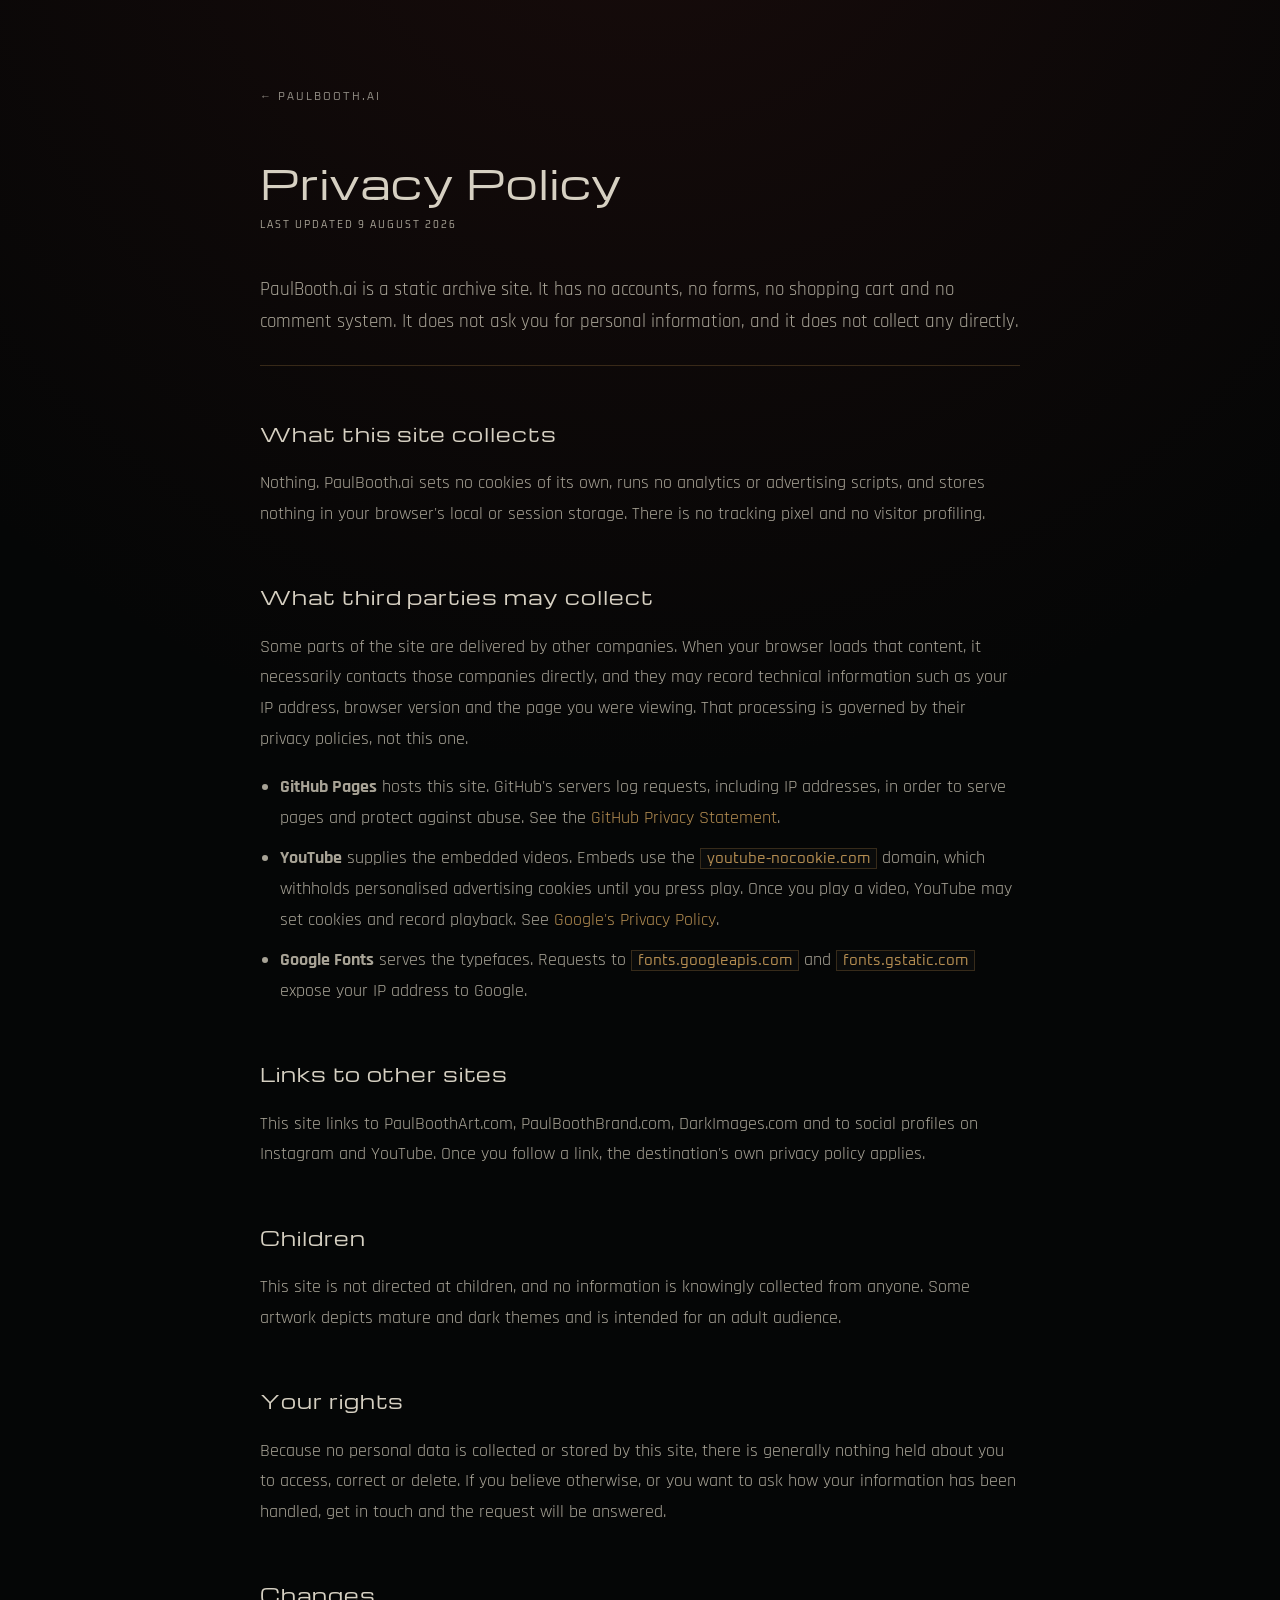
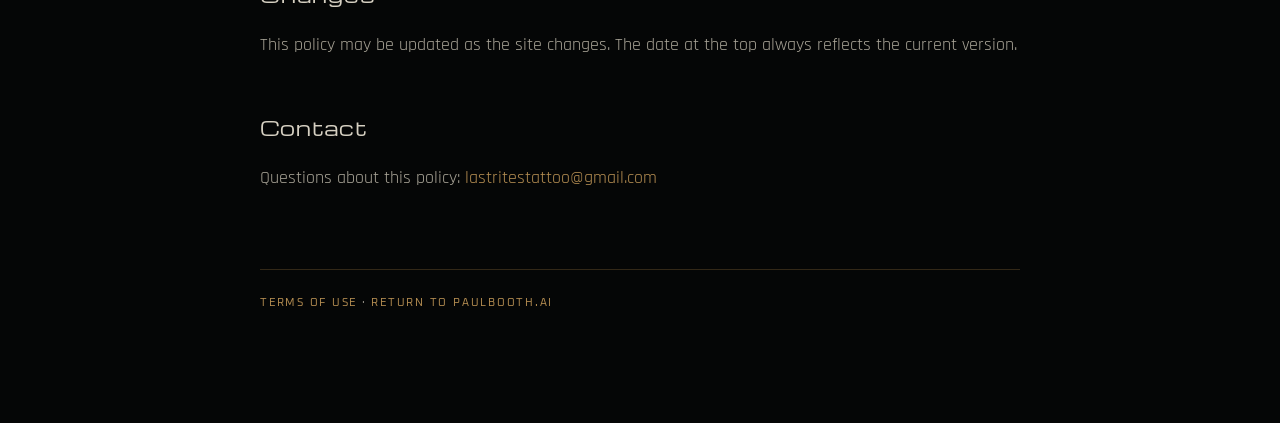
==== privacy/index.html @ 7be36c19 "Wire up footer links, add Terms and Privacy, fix header collision Footer: - Instagram and YouTube we" ====
<!doctype html>
<html lang="en">
<head>
  <meta charset="UTF-8" />
  <meta name="viewport" content="width=device-width, initial-scale=1.0" />
  <title>Privacy Policy — PaulBooth.ai</title>
  <meta name="description" content="How PaulBooth.ai handles visitor data. The site sets no cookies, runs no analytics and collects no personal information directly." />
  <link rel="canonical" href="https://paulbooth.ai/privacy/" />
  <meta name="robots" content="index, follow" />
  <meta name="theme-color" content="#050606" />
  <link rel="icon" type="image/png" href="/assets/paulbooth-ai-site-icon.png?v=20260807" />

  <link rel="preconnect" href="https://fonts.googleapis.com">
  <link rel="preconnect" href="https://fonts.gstatic.com" crossorigin>
  <link href="https://fonts.googleapis.com/css2?family=Michroma&family=Oxanium:wght@300;400;500;600&family=Rajdhani:wght@300;400;500;600&display=swap" rel="stylesheet">
  <link rel="stylesheet" href="/legal.css" />
</head>
<body>
  <main class="legal">
    <a class="legal-back" href="/">&larr; PaulBooth.ai</a>

    <h1>Privacy Policy</h1>
    <p class="legal-updated">Last updated 9 August 2026</p>

    <p class="legal-lede">
      PaulBooth.ai is a static archive site. It has no accounts, no forms, no
      shopping cart and no comment system. It does not ask you for personal
      information, and it does not collect any directly.
    </p>

    <h2>What this site collects</h2>
    <p>
      Nothing. PaulBooth.ai sets no cookies of its own, runs no analytics or
      advertising scripts, and stores nothing in your browser's local or session
      storage. There is no tracking pixel and no visitor profiling.
    </p>

    <h2>What third parties may collect</h2>
    <p>
      Some parts of the site are delivered by other companies. When your browser
      loads that content, it necessarily contacts those companies directly, and
      they may record technical information such as your IP address, browser
      version and the page you were viewing. That processing is governed by their
      privacy policies, not this one.
    </p>

    <ul>
      <li>
        <strong>GitHub Pages</strong> hosts this site. GitHub's servers log
        requests, including IP addresses, in order to serve pages and protect
        against abuse. See the
        <a href="https://docs.github.com/site-policy/privacy-policies/github-general-privacy-statement" target="_blank" rel="noopener noreferrer">GitHub Privacy Statement</a>.
      </li>
      <li>
        <strong>YouTube</strong> supplies the embedded videos. Embeds use the
        <code>youtube-nocookie.com</code> domain, which withholds personalised
        advertising cookies until you press play. Once you play a video, YouTube
        may set cookies and record playback. See
        <a href="https://policies.google.com/privacy" target="_blank" rel="noopener noreferrer">Google's Privacy Policy</a>.
      </li>
      <li>
        <strong>Google Fonts</strong> serves the typefaces. Requests to
        <code>fonts.googleapis.com</code> and <code>fonts.gstatic.com</code>
        expose your IP address to Google.
      </li>
    </ul>

    <h2>Links to other sites</h2>
    <p>
      This site links to PaulBoothArt.com, PaulBoothBrand.com, DarkImages.com and
      to social profiles on Instagram and YouTube. Once you follow a link, the
      destination's own privacy policy applies.
    </p>

    <h2>Children</h2>
    <p>
      This site is not directed at children, and no information is knowingly
      collected from anyone. Some artwork depicts mature and dark themes and is
      intended for an adult audience.
    </p>

    <h2>Your rights</h2>
    <p>
      Because no personal data is collected or stored by this site, there is
      generally nothing held about you to access, correct or delete. If you
      believe otherwise, or you want to ask how your information has been
      handled, get in touch and the request will be answered.
    </p>

    <h2>Changes</h2>
    <p>
      This policy may be updated as the site changes. The date at the top always
      reflects the current version.
    </p>

    <h2>Contact</h2>
    <p>
      Questions about this policy:
      <a href="mailto:lastritestattoo@gmail.com?subject=PaulBooth.ai%20Privacy%20Enquiry">lastritestattoo@gmail.com</a>
    </p>

    <div class="legal-footer">
      <a href="/terms/">Terms of Use</a> &middot; <a href="/">Return to PaulBooth.ai</a>
    </div>
  </main>
</body>
</html>
---- legal.css ----
/* Shared styling for the Terms and Privacy pages.
   Standalone rather than reusing styles.css, which is 80KB of layout
   for the single-page archive and carries none of these needs. Tokens
   below mirror the :root variables in styles.css. */

:root {
  --black: #050606;
  --panel: #0a0b0b;
  --bone: #d6d0c2;
  --muted: #8f8b82;
  --bronze: #8e6d3d;
  --bronze-light: #b38c51;
  --line: rgba(151, 113, 60, .32);
  --font-display: "Michroma", sans-serif;
  --font-body: "Rajdhani", sans-serif;
  --font-tech: "Oxanium", sans-serif;
}

* { box-sizing: border-box; }

body {
  margin: 0;
  background:
    radial-gradient(circle at 50% -10%, rgba(93, 32, 29, .22), transparent 42%),
    var(--black);
  color: var(--bone);
  font-family: var(--font-body);
  font-size: 18px;
  line-height: 1.7;
  -webkit-font-smoothing: antialiased;
}

a { color: var(--bronze-light); text-decoration: none; }
a:hover, a:focus-visible { color: var(--bone); text-decoration: underline; }

.legal {
  width: min(760px, calc(100% - 44px));
  margin-inline: auto;
  padding: clamp(38px, 7vw, 80px) 0 clamp(56px, 9vw, 110px);
}

.legal-back {
  display: inline-block;
  margin-bottom: clamp(28px, 5vw, 52px);
  font-family: var(--font-tech);
  font-size: 11px;
  letter-spacing: .18em;
  text-transform: uppercase;
  color: var(--muted);
}

.legal-back:hover { color: var(--bronze-light); text-decoration: none; }

.legal h1 {
  margin: 0 0 10px;
  font-family: var(--font-display);
  font-weight: 400;
  font-size: clamp(24px, 4.2vw, 40px);
  line-height: 1.2;
  letter-spacing: .02em;
}

.legal-updated {
  margin: 0 0 clamp(26px, 4vw, 40px);
  font-family: var(--font-tech);
  font-size: 10px;
  letter-spacing: .2em;
  text-transform: uppercase;
  color: var(--muted);
}

.legal-lede {
  padding-bottom: 26px;
  border-bottom: 1px solid var(--line);
  color: #c3bdb0;
  font-size: clamp(17px, 1.5vw, 20px);
}

.legal h2 {
  margin: clamp(34px, 5vw, 52px) 0 12px;
  font-family: var(--font-display);
  font-weight: 400;
  font-size: clamp(15px, 1.8vw, 19px);
  letter-spacing: .05em;
  color: var(--bone);
}

.legal p, .legal li { color: #a8a396; }
.legal ul { padding-left: 20px; }
.legal li { margin-bottom: 10px; }

.legal code {
  padding: 2px 6px;
  border: 1px solid var(--line);
  background: var(--panel);
  font-family: var(--font-tech);
  font-size: .84em;
  color: var(--bronze-light);
  word-break: break-word;
}

.legal-footer {
  margin-top: clamp(46px, 7vw, 76px);
  padding-top: 24px;
  border-top: 1px solid var(--line);
  font-family: var(--font-tech);
  font-size: 11px;
  letter-spacing: .16em;
  text-transform: uppercase;
  color: var(--muted);
}
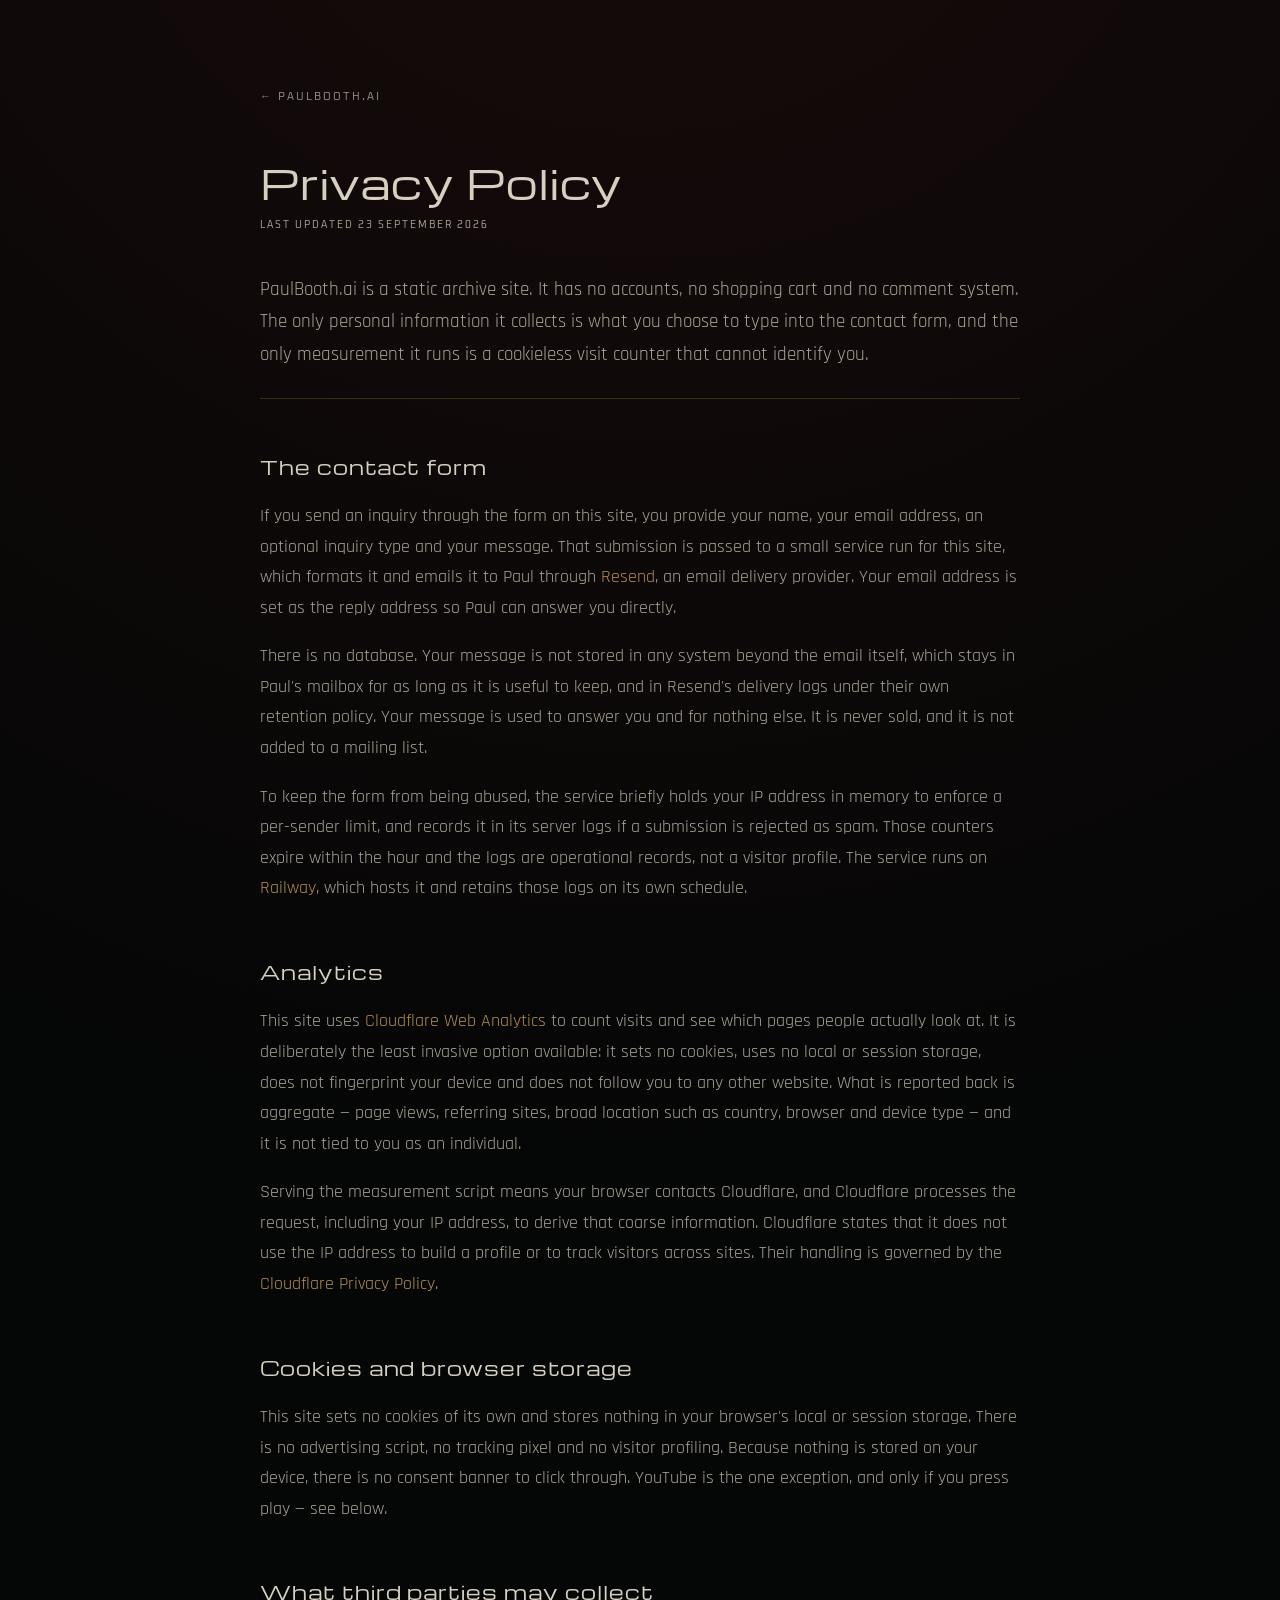
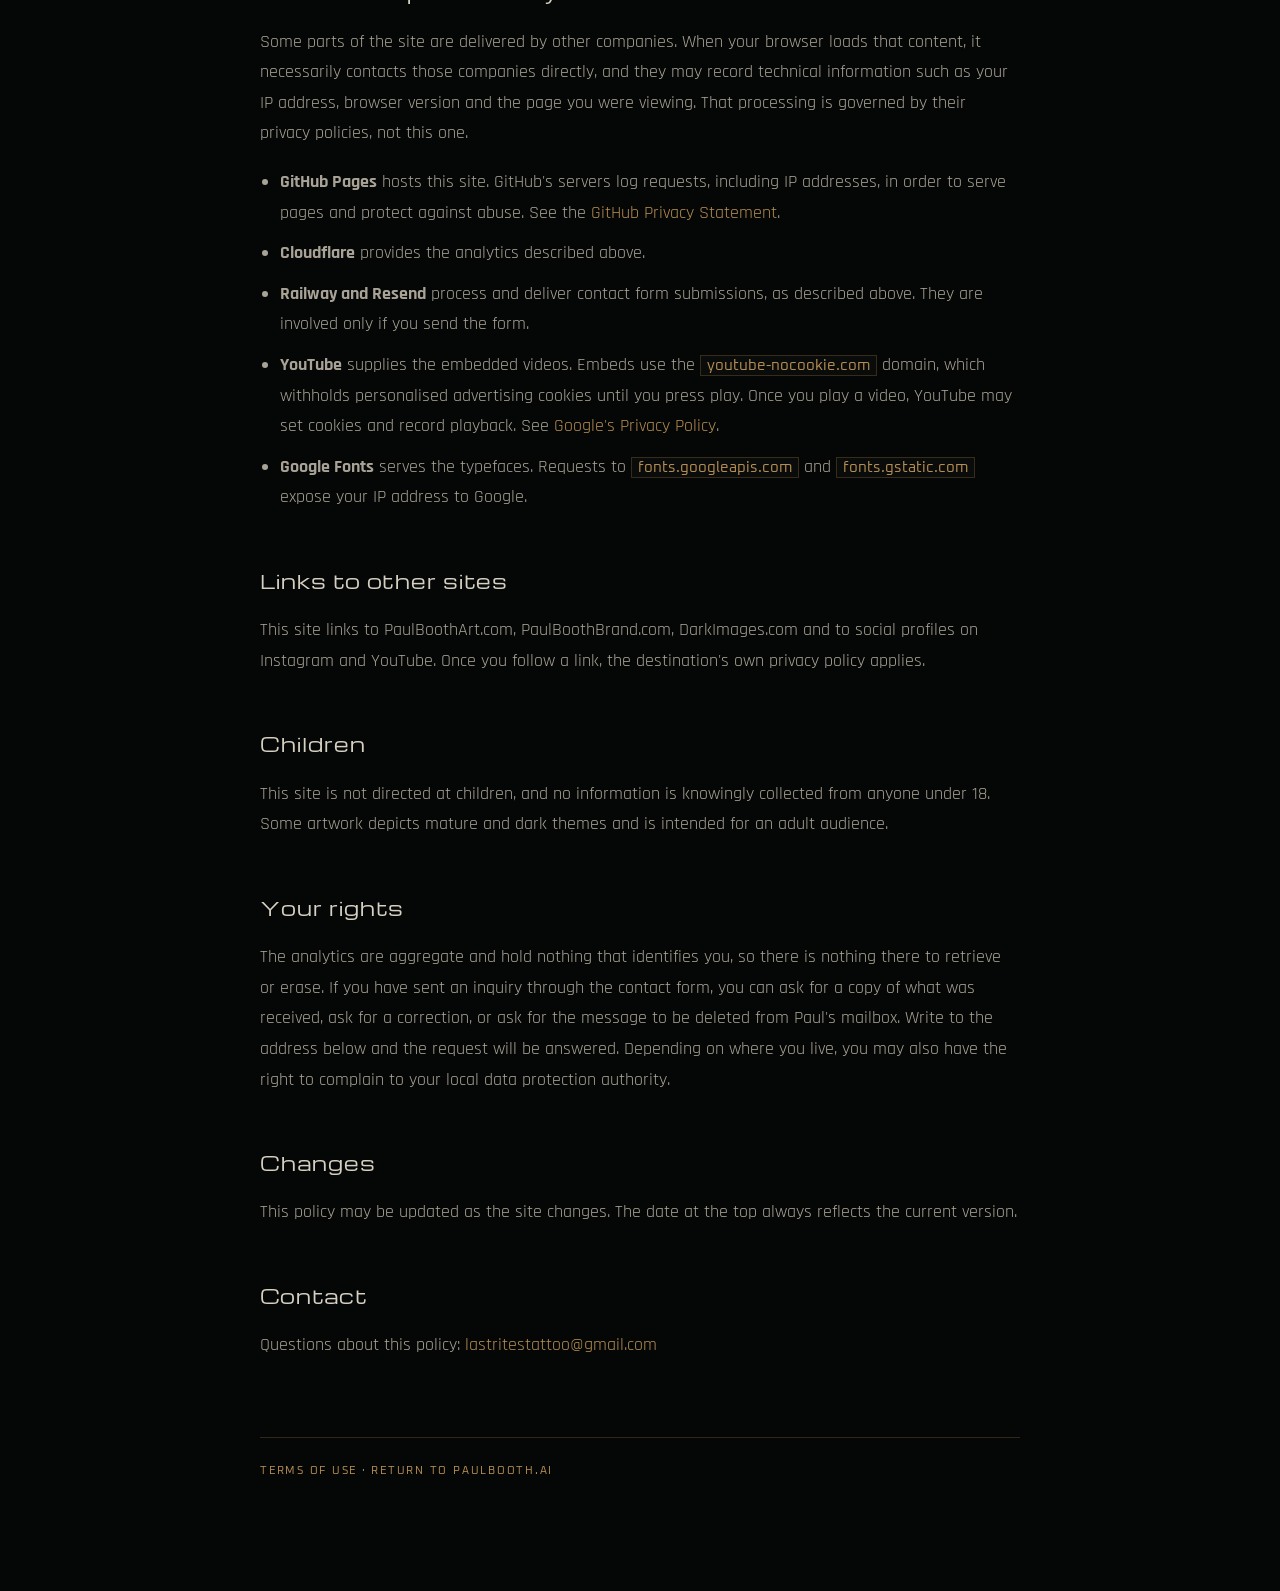
==== commit 5fa70e7c: "Rewrite privacy policy for contact form and analytics The page claimed the site had no forms and col" ====
--- a/privacy/index.html
+++ b/privacy/index.html
@@ -4,7 +4,7 @@
   <meta charset="UTF-8" />
   <meta name="viewport" content="width=device-width, initial-scale=1.0" />
   <title>Privacy Policy — PaulBooth.ai</title>
-  <meta name="description" content="How PaulBooth.ai handles visitor data. The site sets no cookies, runs no analytics and collects no personal information directly." />
+  <meta name="description" content="How PaulBooth.ai handles visitor data. The site sets no cookies and uses cookieless, aggregate analytics. The only personal information collected is what you type into the contact form." />
   <link rel="canonical" href="https://paulbooth.ai/privacy/" />
   <meta name="robots" content="index, follow" />
   <meta name="theme-color" content="#050606" />
@@ -20,19 +20,69 @@
     <a class="legal-back" href="/">&larr; PaulBooth.ai</a>
 
     <h1>Privacy Policy</h1>
-    <p class="legal-updated">Last updated 9 August 2026</p>
+    <p class="legal-updated">Last updated 23 September 2026</p>
 
     <p class="legal-lede">
-      PaulBooth.ai is a static archive site. It has no accounts, no forms, no
-      shopping cart and no comment system. It does not ask you for personal
-      information, and it does not collect any directly.
+      PaulBooth.ai is a static archive site. It has no accounts, no shopping cart
+      and no comment system. The only personal information it collects is what
+      you choose to type into the contact form, and the only measurement it runs
+      is a cookieless visit counter that cannot identify you.
     </p>
 
-    <h2>What this site collects</h2>
+    <h2>The contact form</h2>
     <p>
-      Nothing. PaulBooth.ai sets no cookies of its own, runs no analytics or
-      advertising scripts, and stores nothing in your browser's local or session
-      storage. There is no tracking pixel and no visitor profiling.
+      If you send an inquiry through the form on this site, you provide your
+      name, your email address, an optional inquiry type and your message. That
+      submission is passed to a small service run for this site, which formats it
+      and emails it to Paul through
+      <a href="https://resend.com/legal/privacy-policy" target="_blank" rel="noopener noreferrer">Resend</a>,
+      an email delivery provider. Your email address is set as the reply address
+      so Paul can answer you directly.
+    </p>
+    <p>
+      There is no database. Your message is not stored in any system beyond the
+      email itself, which stays in Paul's mailbox for as long as it is useful to
+      keep, and in Resend's delivery logs under their own retention policy. Your
+      message is used to answer you and for nothing else. It is never sold, and
+      it is not added to a mailing list.
+    </p>
+    <p>
+      To keep the form from being abused, the service briefly holds your IP
+      address in memory to enforce a per-sender limit, and records it in its
+      server logs if a submission is rejected as spam. Those counters expire
+      within the hour and the logs are operational records, not a visitor
+      profile. The service runs on
+      <a href="https://railway.com/legal/privacy" target="_blank" rel="noopener noreferrer">Railway</a>,
+      which hosts it and retains those logs on its own schedule.
+    </p>
+
+    <h2>Analytics</h2>
+    <p>
+      This site uses
+      <a href="https://www.cloudflare.com/web-analytics/" target="_blank" rel="noopener noreferrer">Cloudflare Web Analytics</a>
+      to count visits and see which pages people actually look at. It is
+      deliberately the least invasive option available: it sets no cookies, uses
+      no local or session storage, does not fingerprint your device and does not
+      follow you to any other website. What is reported back is aggregate — page
+      views, referring sites, broad location such as country, browser and device
+      type — and it is not tied to you as an individual.
+    </p>
+    <p>
+      Serving the measurement script means your browser contacts Cloudflare, and
+      Cloudflare processes the request, including your IP address, to derive that
+      coarse information. Cloudflare states that it does not use the IP address
+      to build a profile or to track visitors across sites. Their handling is
+      governed by the
+      <a href="https://www.cloudflare.com/privacypolicy/" target="_blank" rel="noopener noreferrer">Cloudflare Privacy Policy</a>.
+    </p>
+
+    <h2>Cookies and browser storage</h2>
+    <p>
+      This site sets no cookies of its own and stores nothing in your browser's
+      local or session storage. There is no advertising script, no tracking pixel
+      and no visitor profiling. Because nothing is stored on your device, there
+      is no consent banner to click through. YouTube is the one exception, and
+      only if you press play — see below.
     </p>
 
     <h2>What third parties may collect</h2>
@@ -50,6 +100,14 @@
         requests, including IP addresses, in order to serve pages and protect
         against abuse. See the
         <a href="https://docs.github.com/site-policy/privacy-policies/github-general-privacy-statement" target="_blank" rel="noopener noreferrer">GitHub Privacy Statement</a>.
+      </li>
+      <li>
+        <strong>Cloudflare</strong> provides the analytics described above.
+      </li>
+      <li>
+        <strong>Railway and Resend</strong> process and deliver contact form
+        submissions, as described above. They are involved only if you send the
+        form.
       </li>
       <li>
         <strong>YouTube</strong> supplies the embedded videos. Embeds use the
@@ -75,16 +133,19 @@
     <h2>Children</h2>
     <p>
       This site is not directed at children, and no information is knowingly
-      collected from anyone. Some artwork depicts mature and dark themes and is
-      intended for an adult audience.
+      collected from anyone under 18. Some artwork depicts mature and dark themes
+      and is intended for an adult audience.
     </p>
 
     <h2>Your rights</h2>
     <p>
-      Because no personal data is collected or stored by this site, there is
-      generally nothing held about you to access, correct or delete. If you
-      believe otherwise, or you want to ask how your information has been
-      handled, get in touch and the request will be answered.
+      The analytics are aggregate and hold nothing that identifies you, so there
+      is nothing there to retrieve or erase. If you have sent an inquiry through
+      the contact form, you can ask for a copy of what was received, ask for a
+      correction, or ask for the message to be deleted from Paul's mailbox. Write
+      to the address below and the request will be answered. Depending on where
+      you live, you may also have the right to complain to your local data
+      protection authority.
     </p>
 
     <h2>Changes</h2>
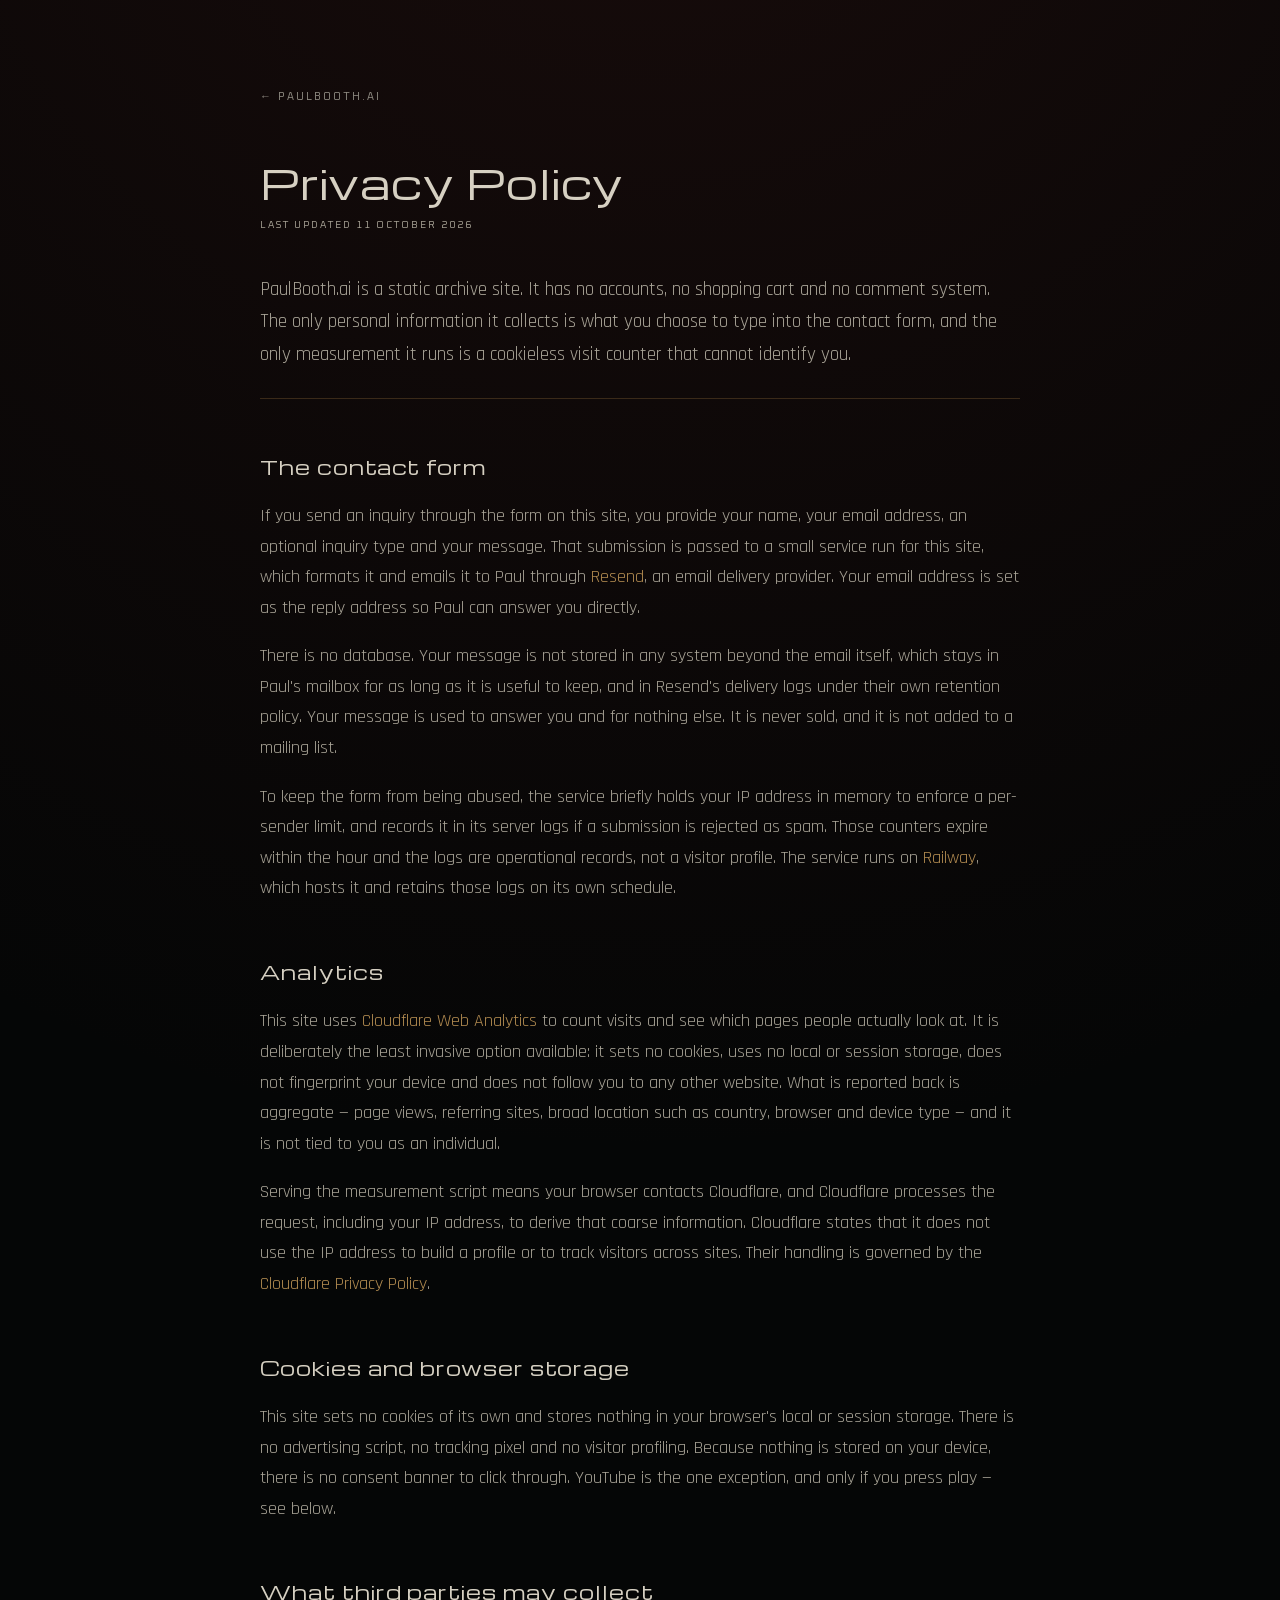
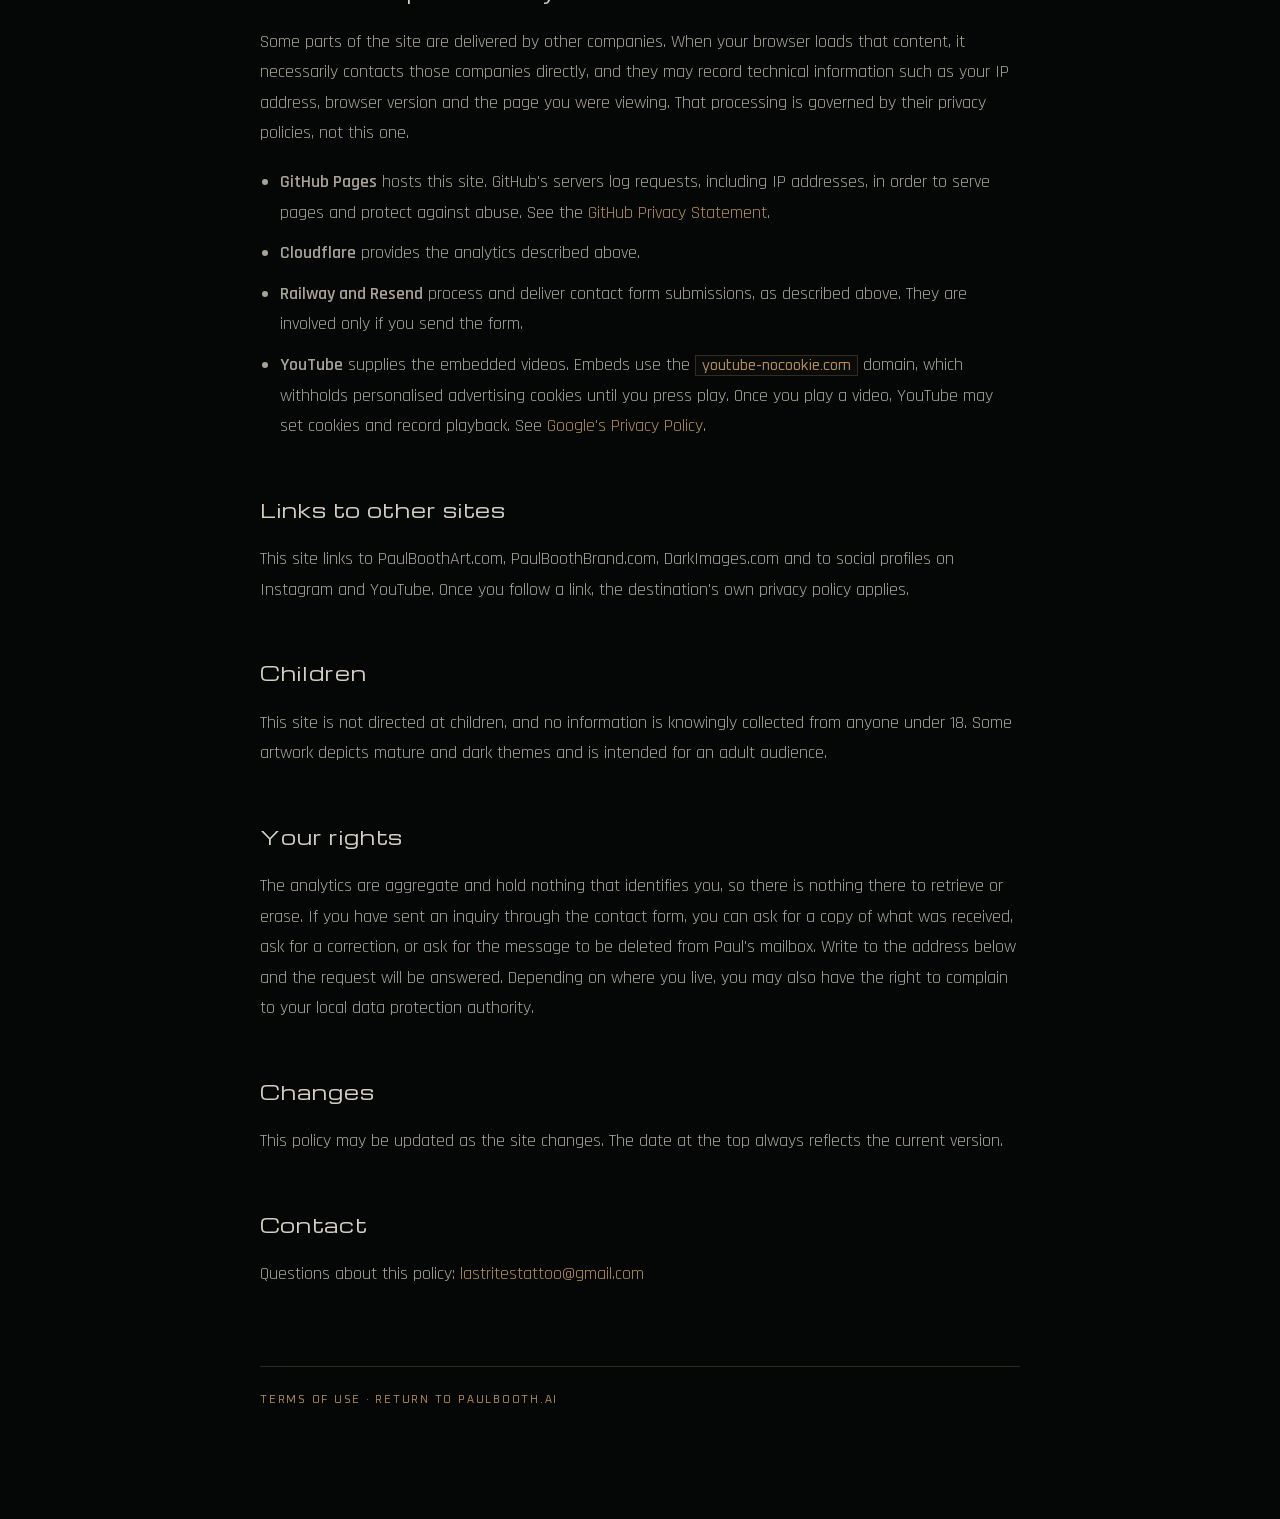
==== commit 97f3ad98: "Speed up paulbooth.ai: show the hero logo at once, cut page weight ~95% The homepage was downloading" ====
--- a/privacy/index.html
+++ b/privacy/index.html
@@ -8,11 +8,9 @@
   <link rel="canonical" href="https://paulbooth.ai/privacy/" />
   <meta name="robots" content="index, follow" />
   <meta name="theme-color" content="#050606" />
-  <link rel="icon" type="image/png" href="/assets/paulbooth-ai-site-icon.png?v=20260807" />
+  <link rel="icon" type="image/png" href="/assets/paulbooth-ai-icon-32.png?v=20261011" />
 
-  <link rel="preconnect" href="https://fonts.googleapis.com">
-  <link rel="preconnect" href="https://fonts.gstatic.com" crossorigin>
-  <link href="https://fonts.googleapis.com/css2?family=Michroma&family=Oxanium:wght@300;400;500;600&family=Rajdhani:wght@300;400;500;600&display=swap" rel="stylesheet">
+  <link rel="stylesheet" href="/fonts.css?v=20261011" />
   <link rel="stylesheet" href="/legal.css" />
 </head>
 <body>
@@ -20,7 +18,7 @@
     <a class="legal-back" href="/">&larr; PaulBooth.ai</a>
 
     <h1>Privacy Policy</h1>
-    <p class="legal-updated">Last updated 23 September 2026</p>
+    <p class="legal-updated">Last updated 11 October 2026</p>
 
     <p class="legal-lede">
       PaulBooth.ai is a static archive site. It has no accounts, no shopping cart
@@ -116,11 +114,6 @@
         may set cookies and record playback. See
         <a href="https://policies.google.com/privacy" target="_blank" rel="noopener noreferrer">Google's Privacy Policy</a>.
       </li>
-      <li>
-        <strong>Google Fonts</strong> serves the typefaces. Requests to
-        <code>fonts.googleapis.com</code> and <code>fonts.gstatic.com</code>
-        expose your IP address to Google.
-      </li>
     </ul>
 
     <h2>Links to other sites</h2>
@@ -164,5 +157,9 @@
       <a href="/terms/">Terms of Use</a> &middot; <a href="/">Return to PaulBooth.ai</a>
     </div>
   </main>
+
+  <!-- Cloudflare Web Analytics -->
+  <script type="module" src="https://static.cloudflareinsights.com/beacon.min.js" data-cf-beacon='{"token": "72e2b1891cea4345a11c08bf934d4db2"}'></script>
+  <!-- End Cloudflare Web Analytics -->
 </body>
 </html>
--- a/fonts.css
+++ b/fonts.css
@@ -0,0 +1,165 @@
+/* Self-hosted Google Fonts (Michroma, Oxanium, Rajdhani; SIL Open Font License,
+   see assets/fonts/OFL-*.txt). Generated from the Google Fonts CSS (latin and
+   latin-ext subsets) so the page doesn't wait on a second server to render text. */
+/* latin-ext */
+@font-face {
+  font-family: 'Michroma';
+  font-style: normal;
+  font-weight: 400;
+  font-display: swap;
+  src: url(assets/fonts/michroma-latin-ext.woff2) format('woff2');
+  unicode-range: U+0100-02BA, U+02BD-02C5, U+02C7-02CC, U+02CE-02D7, U+02DD-02FF, U+0304, U+0308, U+0329, U+1D00-1DBF, U+1E00-1E9F, U+1EF2-1EFF, U+2020, U+20A0-20AB, U+20AD-20C4, U+2113, U+2C60-2C7F, U+A720-A7FF;
+}
+/* latin */
+@font-face {
+  font-family: 'Michroma';
+  font-style: normal;
+  font-weight: 400;
+  font-display: swap;
+  src: url(assets/fonts/michroma-latin.woff2) format('woff2');
+  unicode-range: U+0000-00FF, U+0131, U+0152-0153, U+02BB-02BC, U+02C6, U+02DA, U+02DC, U+0304, U+0308, U+0329, U+2000-206F, U+20AC, U+2122, U+2191, U+2193, U+2212, U+2215, U+FEFF, U+FFFD;
+}
+/* latin-ext */
+@font-face {
+  font-family: 'Oxanium';
+  font-style: normal;
+  font-weight: 300;
+  font-display: swap;
+  src: url(assets/fonts/oxanium-latin-ext.woff2) format('woff2');
+  unicode-range: U+0100-02BA, U+02BD-02C5, U+02C7-02CC, U+02CE-02D7, U+02DD-02FF, U+0304, U+0308, U+0329, U+1D00-1DBF, U+1E00-1E9F, U+1EF2-1EFF, U+2020, U+20A0-20AB, U+20AD-20C4, U+2113, U+2C60-2C7F, U+A720-A7FF;
+}
+/* latin */
+@font-face {
+  font-family: 'Oxanium';
+  font-style: normal;
+  font-weight: 300;
+  font-display: swap;
+  src: url(assets/fonts/oxanium-latin.woff2) format('woff2');
+  unicode-range: U+0000-00FF, U+0131, U+0152-0153, U+02BB-02BC, U+02C6, U+02DA, U+02DC, U+0304, U+0308, U+0329, U+2000-206F, U+20AC, U+2122, U+2191, U+2193, U+2212, U+2215, U+FEFF, U+FFFD;
+}
+/* latin-ext */
+@font-face {
+  font-family: 'Oxanium';
+  font-style: normal;
+  font-weight: 400;
+  font-display: swap;
+  src: url(assets/fonts/oxanium-latin-ext.woff2) format('woff2');
+  unicode-range: U+0100-02BA, U+02BD-02C5, U+02C7-02CC, U+02CE-02D7, U+02DD-02FF, U+0304, U+0308, U+0329, U+1D00-1DBF, U+1E00-1E9F, U+1EF2-1EFF, U+2020, U+20A0-20AB, U+20AD-20C4, U+2113, U+2C60-2C7F, U+A720-A7FF;
+}
+/* latin */
+@font-face {
+  font-family: 'Oxanium';
+  font-style: normal;
+  font-weight: 400;
+  font-display: swap;
+  src: url(assets/fonts/oxanium-latin.woff2) format('woff2');
+  unicode-range: U+0000-00FF, U+0131, U+0152-0153, U+02BB-02BC, U+02C6, U+02DA, U+02DC, U+0304, U+0308, U+0329, U+2000-206F, U+20AC, U+2122, U+2191, U+2193, U+2212, U+2215, U+FEFF, U+FFFD;
+}
+/* latin-ext */
+@font-face {
+  font-family: 'Oxanium';
+  font-style: normal;
+  font-weight: 500;
+  font-display: swap;
+  src: url(assets/fonts/oxanium-latin-ext.woff2) format('woff2');
+  unicode-range: U+0100-02BA, U+02BD-02C5, U+02C7-02CC, U+02CE-02D7, U+02DD-02FF, U+0304, U+0308, U+0329, U+1D00-1DBF, U+1E00-1E9F, U+1EF2-1EFF, U+2020, U+20A0-20AB, U+20AD-20C4, U+2113, U+2C60-2C7F, U+A720-A7FF;
+}
+/* latin */
+@font-face {
+  font-family: 'Oxanium';
+  font-style: normal;
+  font-weight: 500;
+  font-display: swap;
+  src: url(assets/fonts/oxanium-latin.woff2) format('woff2');
+  unicode-range: U+0000-00FF, U+0131, U+0152-0153, U+02BB-02BC, U+02C6, U+02DA, U+02DC, U+0304, U+0308, U+0329, U+2000-206F, U+20AC, U+2122, U+2191, U+2193, U+2212, U+2215, U+FEFF, U+FFFD;
+}
+/* latin-ext */
+@font-face {
+  font-family: 'Oxanium';
+  font-style: normal;
+  font-weight: 600;
+  font-display: swap;
+  src: url(assets/fonts/oxanium-latin-ext.woff2) format('woff2');
+  unicode-range: U+0100-02BA, U+02BD-02C5, U+02C7-02CC, U+02CE-02D7, U+02DD-02FF, U+0304, U+0308, U+0329, U+1D00-1DBF, U+1E00-1E9F, U+1EF2-1EFF, U+2020, U+20A0-20AB, U+20AD-20C4, U+2113, U+2C60-2C7F, U+A720-A7FF;
+}
+/* latin */
+@font-face {
+  font-family: 'Oxanium';
+  font-style: normal;
+  font-weight: 600;
+  font-display: swap;
+  src: url(assets/fonts/oxanium-latin.woff2) format('woff2');
+  unicode-range: U+0000-00FF, U+0131, U+0152-0153, U+02BB-02BC, U+02C6, U+02DA, U+02DC, U+0304, U+0308, U+0329, U+2000-206F, U+20AC, U+2122, U+2191, U+2193, U+2212, U+2215, U+FEFF, U+FFFD;
+}
+/* latin-ext */
+@font-face {
+  font-family: 'Rajdhani';
+  font-style: normal;
+  font-weight: 300;
+  font-display: swap;
+  src: url(assets/fonts/rajdhani-300-latin-ext.woff2) format('woff2');
+  unicode-range: U+0100-02BA, U+02BD-02C5, U+02C7-02CC, U+02CE-02D7, U+02DD-02FF, U+0304, U+0308, U+0329, U+1D00-1DBF, U+1E00-1E9F, U+1EF2-1EFF, U+2020, U+20A0-20AB, U+20AD-20C4, U+2113, U+2C60-2C7F, U+A720-A7FF;
+}
+/* latin */
+@font-face {
+  font-family: 'Rajdhani';
+  font-style: normal;
+  font-weight: 300;
+  font-display: swap;
+  src: url(assets/fonts/rajdhani-300-latin.woff2) format('woff2');
+  unicode-range: U+0000-00FF, U+0131, U+0152-0153, U+02BB-02BC, U+02C6, U+02DA, U+02DC, U+0304, U+0308, U+0329, U+2000-206F, U+20AC, U+2122, U+2191, U+2193, U+2212, U+2215, U+FEFF, U+FFFD;
+}
+/* latin-ext */
+@font-face {
+  font-family: 'Rajdhani';
+  font-style: normal;
+  font-weight: 400;
+  font-display: swap;
+  src: url(assets/fonts/rajdhani-400-latin-ext.woff2) format('woff2');
+  unicode-range: U+0100-02BA, U+02BD-02C5, U+02C7-02CC, U+02CE-02D7, U+02DD-02FF, U+0304, U+0308, U+0329, U+1D00-1DBF, U+1E00-1E9F, U+1EF2-1EFF, U+2020, U+20A0-20AB, U+20AD-20C4, U+2113, U+2C60-2C7F, U+A720-A7FF;
+}
+/* latin */
+@font-face {
+  font-family: 'Rajdhani';
+  font-style: normal;
+  font-weight: 400;
+  font-display: swap;
+  src: url(assets/fonts/rajdhani-400-latin.woff2) format('woff2');
+  unicode-range: U+0000-00FF, U+0131, U+0152-0153, U+02BB-02BC, U+02C6, U+02DA, U+02DC, U+0304, U+0308, U+0329, U+2000-206F, U+20AC, U+2122, U+2191, U+2193, U+2212, U+2215, U+FEFF, U+FFFD;
+}
+/* latin-ext */
+@font-face {
+  font-family: 'Rajdhani';
+  font-style: normal;
+  font-weight: 500;
+  font-display: swap;
+  src: url(assets/fonts/rajdhani-500-latin-ext.woff2) format('woff2');
+  unicode-range: U+0100-02BA, U+02BD-02C5, U+02C7-02CC, U+02CE-02D7, U+02DD-02FF, U+0304, U+0308, U+0329, U+1D00-1DBF, U+1E00-1E9F, U+1EF2-1EFF, U+2020, U+20A0-20AB, U+20AD-20C4, U+2113, U+2C60-2C7F, U+A720-A7FF;
+}
+/* latin */
+@font-face {
+  font-family: 'Rajdhani';
+  font-style: normal;
+  font-weight: 500;
+  font-display: swap;
+  src: url(assets/fonts/rajdhani-500-latin.woff2) format('woff2');
+  unicode-range: U+0000-00FF, U+0131, U+0152-0153, U+02BB-02BC, U+02C6, U+02DA, U+02DC, U+0304, U+0308, U+0329, U+2000-206F, U+20AC, U+2122, U+2191, U+2193, U+2212, U+2215, U+FEFF, U+FFFD;
+}
+/* latin-ext */
+@font-face {
+  font-family: 'Rajdhani';
+  font-style: normal;
+  font-weight: 600;
+  font-display: swap;
+  src: url(assets/fonts/rajdhani-600-latin-ext.woff2) format('woff2');
+  unicode-range: U+0100-02BA, U+02BD-02C5, U+02C7-02CC, U+02CE-02D7, U+02DD-02FF, U+0304, U+0308, U+0329, U+1D00-1DBF, U+1E00-1E9F, U+1EF2-1EFF, U+2020, U+20A0-20AB, U+20AD-20C4, U+2113, U+2C60-2C7F, U+A720-A7FF;
+}
+/* latin */
+@font-face {
+  font-family: 'Rajdhani';
+  font-style: normal;
+  font-weight: 600;
+  font-display: swap;
+  src: url(assets/fonts/rajdhani-600-latin.woff2) format('woff2');
+  unicode-range: U+0000-00FF, U+0131, U+0152-0153, U+02BB-02BC, U+02C6, U+02DA, U+02DC, U+0304, U+0308, U+0329, U+2000-206F, U+20AC, U+2122, U+2191, U+2193, U+2212, U+2215, U+FEFF, U+FFFD;
+}
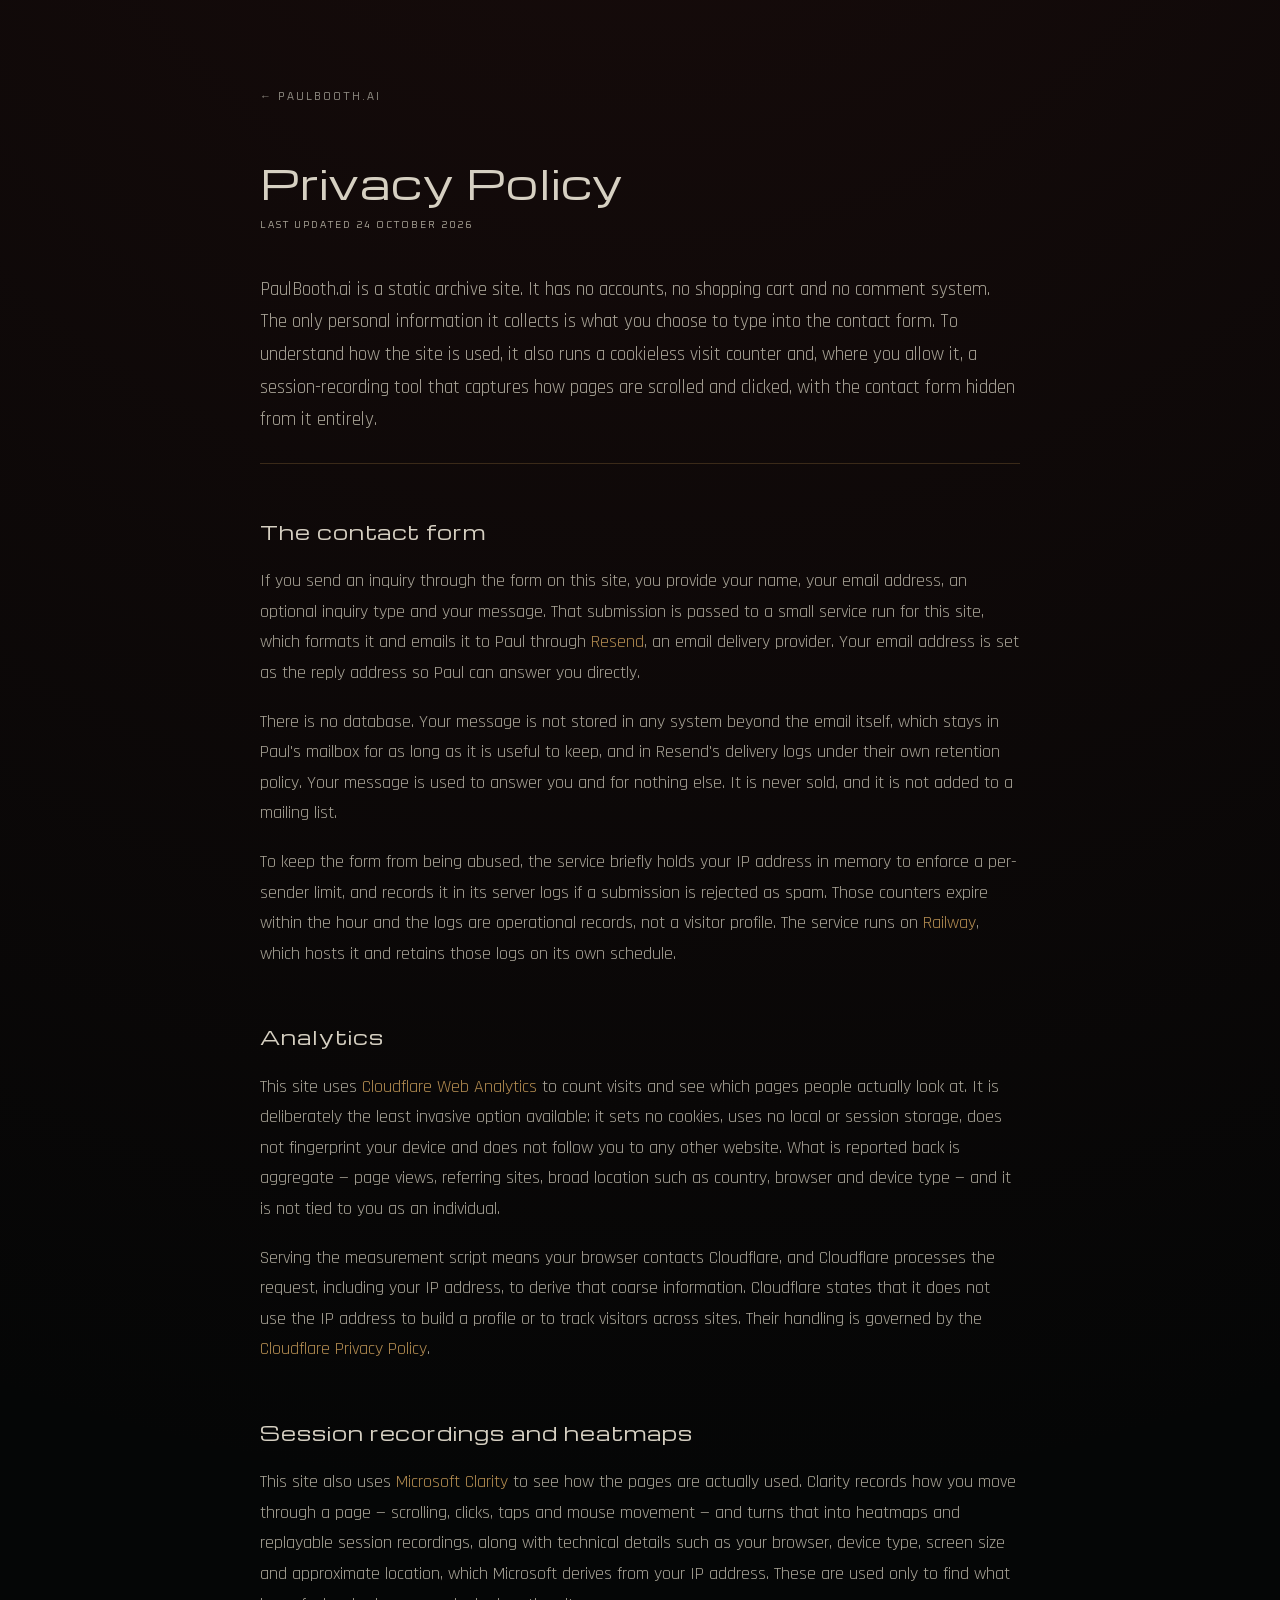
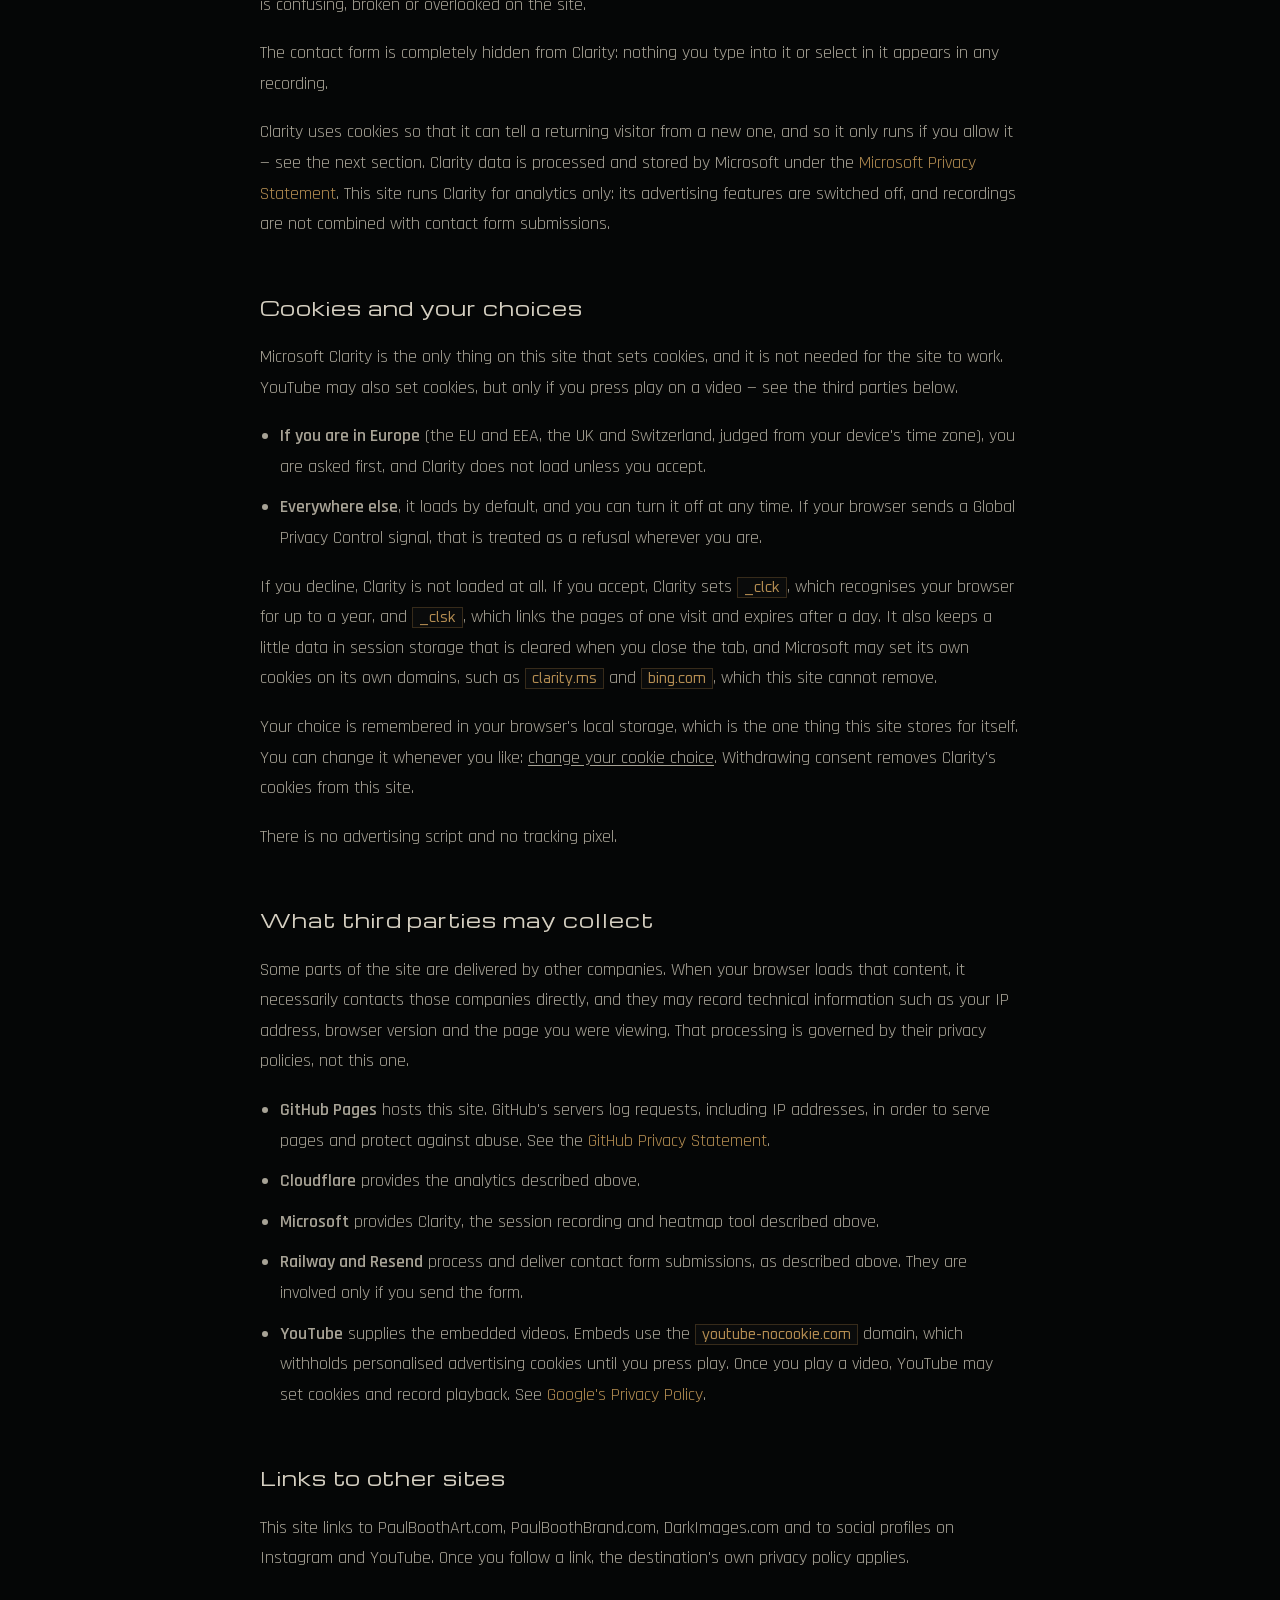
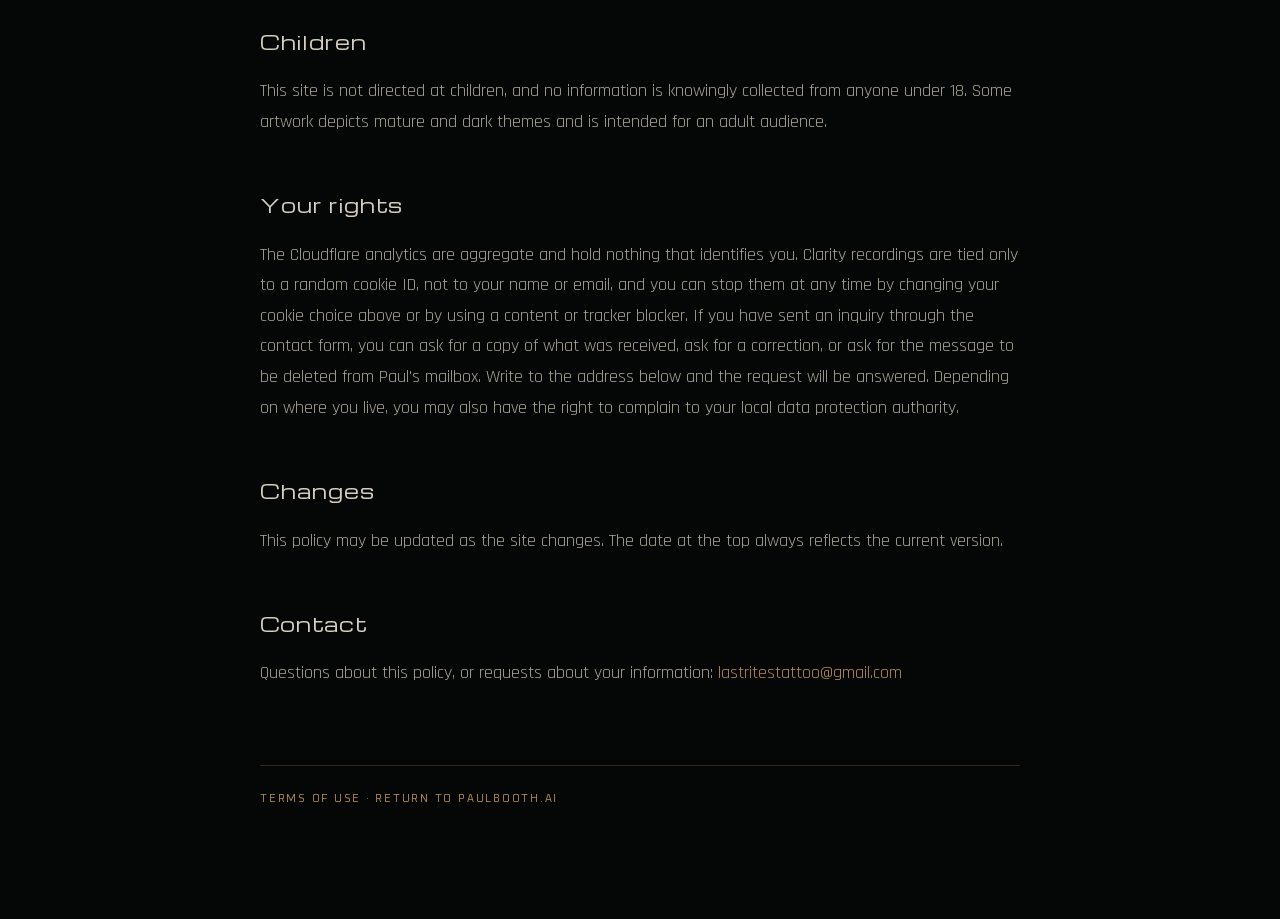
==== commit c03590e4: "Add Microsoft Clarity behind a cookie consent banner Clarity (session recordings and heatmaps) sets " ====
--- a/privacy/index.html
+++ b/privacy/index.html
@@ -4,7 +4,7 @@
   <meta charset="UTF-8" />
   <meta name="viewport" content="width=device-width, initial-scale=1.0" />
   <title>Privacy Policy — PaulBooth.ai</title>
-  <meta name="description" content="How PaulBooth.ai handles visitor data. The site sets no cookies and uses cookieless, aggregate analytics. The only personal information collected is what you type into the contact form." />
+  <meta name="description" content="How PaulBooth.ai handles visitor data: the contact form, cookieless aggregate analytics, and Microsoft Clarity session recordings that run only with your consent where the law requires it." />
   <link rel="canonical" href="https://paulbooth.ai/privacy/" />
   <meta name="robots" content="index, follow" />
   <meta name="theme-color" content="#050606" />
@@ -12,19 +12,22 @@
 
   <link rel="stylesheet" href="/fonts.css?v=20261011" />
   <link rel="stylesheet" href="/legal.css" />
+  <link rel="stylesheet" href="/consent.css?v=20261024" />
 </head>
 <body>
   <main class="legal">
     <a class="legal-back" href="/">&larr; PaulBooth.ai</a>
 
     <h1>Privacy Policy</h1>
-    <p class="legal-updated">Last updated 11 October 2026</p>
+    <p class="legal-updated">Last updated 24 October 2026</p>
 
     <p class="legal-lede">
       PaulBooth.ai is a static archive site. It has no accounts, no shopping cart
       and no comment system. The only personal information it collects is what
-      you choose to type into the contact form, and the only measurement it runs
-      is a cookieless visit counter that cannot identify you.
+      you choose to type into the contact form. To understand how the site is
+      used, it also runs a cookieless visit counter and, where you allow it, a
+      session-recording tool that captures how pages are scrolled and clicked,
+      with the contact form hidden from it entirely.
     </p>
 
     <h2>The contact form</h2>
@@ -74,13 +77,67 @@
       <a href="https://www.cloudflare.com/privacypolicy/" target="_blank" rel="noopener noreferrer">Cloudflare Privacy Policy</a>.
     </p>
 
-    <h2>Cookies and browser storage</h2>
-    <p>
-      This site sets no cookies of its own and stores nothing in your browser's
-      local or session storage. There is no advertising script, no tracking pixel
-      and no visitor profiling. Because nothing is stored on your device, there
-      is no consent banner to click through. YouTube is the one exception, and
-      only if you press play — see below.
+    <h2>Session recordings and heatmaps</h2>
+    <p>
+      This site also uses
+      <a href="https://clarity.microsoft.com/" target="_blank" rel="noopener noreferrer">Microsoft Clarity</a>
+      to see how the pages are actually used. Clarity records how you move
+      through a page &mdash; scrolling, clicks, taps and mouse movement &mdash;
+      and turns that into heatmaps and replayable session recordings, along
+      with technical details such as your browser, device type, screen size
+      and approximate location, which Microsoft derives from your IP address.
+      These are used only to find what is confusing, broken or overlooked on
+      the site.
+    </p>
+    <p>
+      The contact form is completely hidden from Clarity: nothing you type into
+      it or select in it appears in any recording.
+    </p>
+    <p>
+      Clarity uses cookies so that it can tell a returning visitor from a new
+      one, and so it only runs if you allow it &mdash; see the next section.
+      Clarity data is processed and stored by Microsoft under the
+      <a href="https://privacy.microsoft.com/privacystatement" target="_blank" rel="noopener noreferrer">Microsoft Privacy Statement</a>.
+      This site runs Clarity for analytics only: its advertising features are
+      switched off, and recordings are not combined with contact form
+      submissions.
+    </p>
+
+    <h2 id="cookies">Cookies and your choices</h2>
+    <p>
+      Microsoft Clarity is the only thing on this site that sets cookies, and it
+      is not needed for the site to work. YouTube may also set cookies, but only
+      if you press play on a video &mdash; see the third parties below.
+    </p>
+    <ul>
+      <li>
+        <strong>If you are in Europe</strong> (the EU and EEA, the UK and
+        Switzerland, judged from your device's time zone), you are asked first,
+        and Clarity does not load unless you accept.
+      </li>
+      <li>
+        <strong>Everywhere else</strong>, it loads by default, and you can turn
+        it off at any time. If your browser sends a Global Privacy Control
+        signal, that is treated as a refusal wherever you are.
+      </li>
+    </ul>
+    <p>
+      If you decline, Clarity is not loaded at all. If you accept, Clarity sets
+      <code>_clck</code>, which recognises your browser for up to a year, and
+      <code>_clsk</code>, which links the pages of one visit and expires after a
+      day. It also keeps a little data in session storage that is cleared when
+      you close the tab, and Microsoft may set its own cookies on its own
+      domains, such as <code>clarity.ms</code> and <code>bing.com</code>, which
+      this site cannot remove.
+    </p>
+    <p>
+      Your choice is remembered in your browser's local storage, which is the
+      one thing this site stores for itself. You can change it whenever you
+      like: <button type="button" data-consent-open>change your cookie choice</button>.
+      Withdrawing consent removes Clarity's cookies from this site.
+    </p>
+    <p>
+      There is no advertising script and no tracking pixel.
     </p>
 
     <h2>What third parties may collect</h2>
@@ -103,6 +160,10 @@
         <strong>Cloudflare</strong> provides the analytics described above.
       </li>
       <li>
+        <strong>Microsoft</strong> provides Clarity, the session recording and
+        heatmap tool described above.
+      </li>
+      <li>
         <strong>Railway and Resend</strong> process and deliver contact form
         submissions, as described above. They are involved only if you send the
         form.
@@ -132,9 +193,11 @@
 
     <h2>Your rights</h2>
     <p>
-      The analytics are aggregate and hold nothing that identifies you, so there
-      is nothing there to retrieve or erase. If you have sent an inquiry through
-      the contact form, you can ask for a copy of what was received, ask for a
+      The Cloudflare analytics are aggregate and hold nothing that identifies
+      you. Clarity recordings are tied only to a random cookie ID, not to your
+      name or email, and you can stop them at any time by changing your cookie
+      choice above or by using a content or tracker blocker. If you have sent an
+      inquiry through the contact form, you can ask for a copy of what was received, ask for a
       correction, or ask for the message to be deleted from Paul's mailbox. Write
       to the address below and the request will be answered. Depending on where
       you live, you may also have the right to complain to your local data
@@ -149,7 +212,7 @@
 
     <h2>Contact</h2>
     <p>
-      Questions about this policy:
+      Questions about this policy, or requests about your information:
       <a href="mailto:lastritestattoo@gmail.com?subject=PaulBooth.ai%20Privacy%20Enquiry">lastritestattoo@gmail.com</a>
     </p>
 
@@ -161,5 +224,8 @@
   <!-- Cloudflare Web Analytics -->
   <script type="module" src="https://static.cloudflareinsights.com/beacon.min.js" data-cf-beacon='{"token": "72e2b1891cea4345a11c08bf934d4db2"}'></script>
   <!-- End Cloudflare Web Analytics -->
+
+  <!-- Cookie consent; loads Microsoft Clarity only once allowed -->
+  <script src="/consent.js?v=20261024" defer></script>
 </body>
 </html>
--- a/consent.css
+++ b/consent.css
@@ -0,0 +1,95 @@
+/* Cookie consent banner. Self-contained so it works on every page,
+   including /privacy/ and /terms/, which don't load styles.css.
+   Colours mirror the bronze tokens in styles.css. */
+.consent-banner {
+  --consent-bg: rgba(5, 6, 6, .97);
+  --consent-text: #d6d0c2;
+  --consent-muted: #8f8b82;
+  --consent-line: rgba(151, 113, 60, .55);
+  position: fixed;
+  left: 16px;
+  right: 16px;
+  bottom: 16px;
+  z-index: 1000;
+  max-width: 760px;
+  margin: 0 auto;
+  padding: 18px 20px;
+  display: flex;
+  align-items: center;
+  gap: 18px;
+  border: 1px solid var(--consent-line);
+  background: var(--consent-bg);
+  color: var(--consent-text);
+  box-shadow: 0 18px 60px rgba(0, 0, 0, .7);
+  font-family: Rajdhani, sans-serif;
+}
+
+.consent-text {
+  margin: 0;
+  flex: 1;
+  font-size: 16px;
+  line-height: 1.45;
+  color: var(--consent-muted);
+}
+
+.consent-text a {
+  color: var(--consent-text);
+  text-decoration: underline;
+  text-underline-offset: 3px;
+}
+
+.consent-actions {
+  display: flex;
+  gap: 8px;
+  flex-shrink: 0;
+}
+
+.consent-button {
+  border: 1px solid rgba(142, 109, 61, .8);
+  background: rgba(10, 11, 11, .6);
+  color: #d6d0c2;
+  padding: 12px 18px;
+  min-width: 104px;
+  font-family: Oxanium, sans-serif;
+  font-size: 11px;
+  letter-spacing: .14em;
+  text-transform: uppercase;
+  cursor: pointer;
+  transition: background .2s;
+}
+
+.consent-button:hover,
+.consent-button:focus-visible {
+  background: rgba(142, 109, 61, .28);
+}
+
+.consent-button:focus-visible {
+  outline: 1px solid #d6d0c2;
+  outline-offset: 2px;
+}
+
+@media (max-width: 640px) {
+  .consent-banner {
+    flex-direction: column;
+    align-items: stretch;
+    gap: 14px;
+  }
+
+  .consent-actions .consent-button {
+    flex: 1;
+  }
+}
+
+/* Footer and policy triggers render as links. */
+button[data-consent-open] {
+  border: 0;
+  padding: 0;
+  background: none;
+  color: inherit;
+  font: inherit;
+  letter-spacing: inherit;
+  text-transform: inherit;
+  text-decoration: underline;
+  text-underline-offset: 2px;
+  cursor: pointer;
+}
